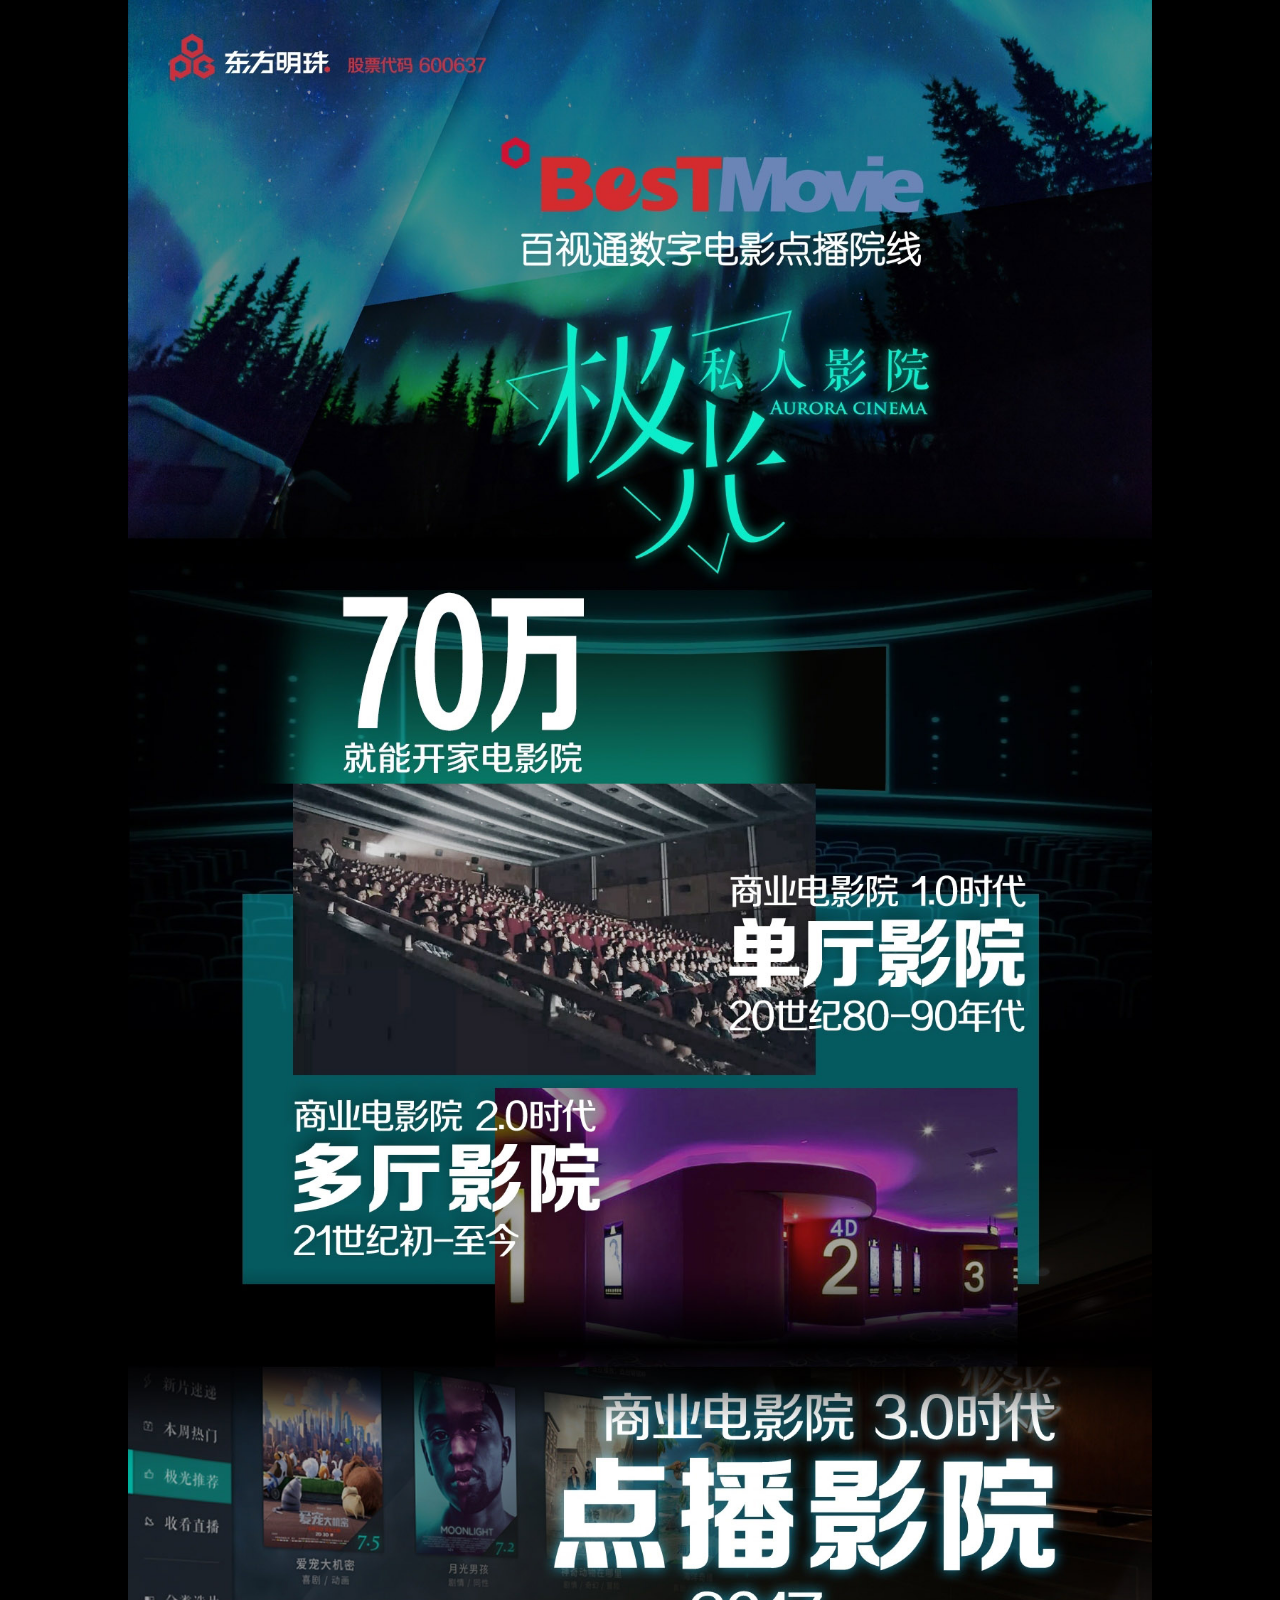
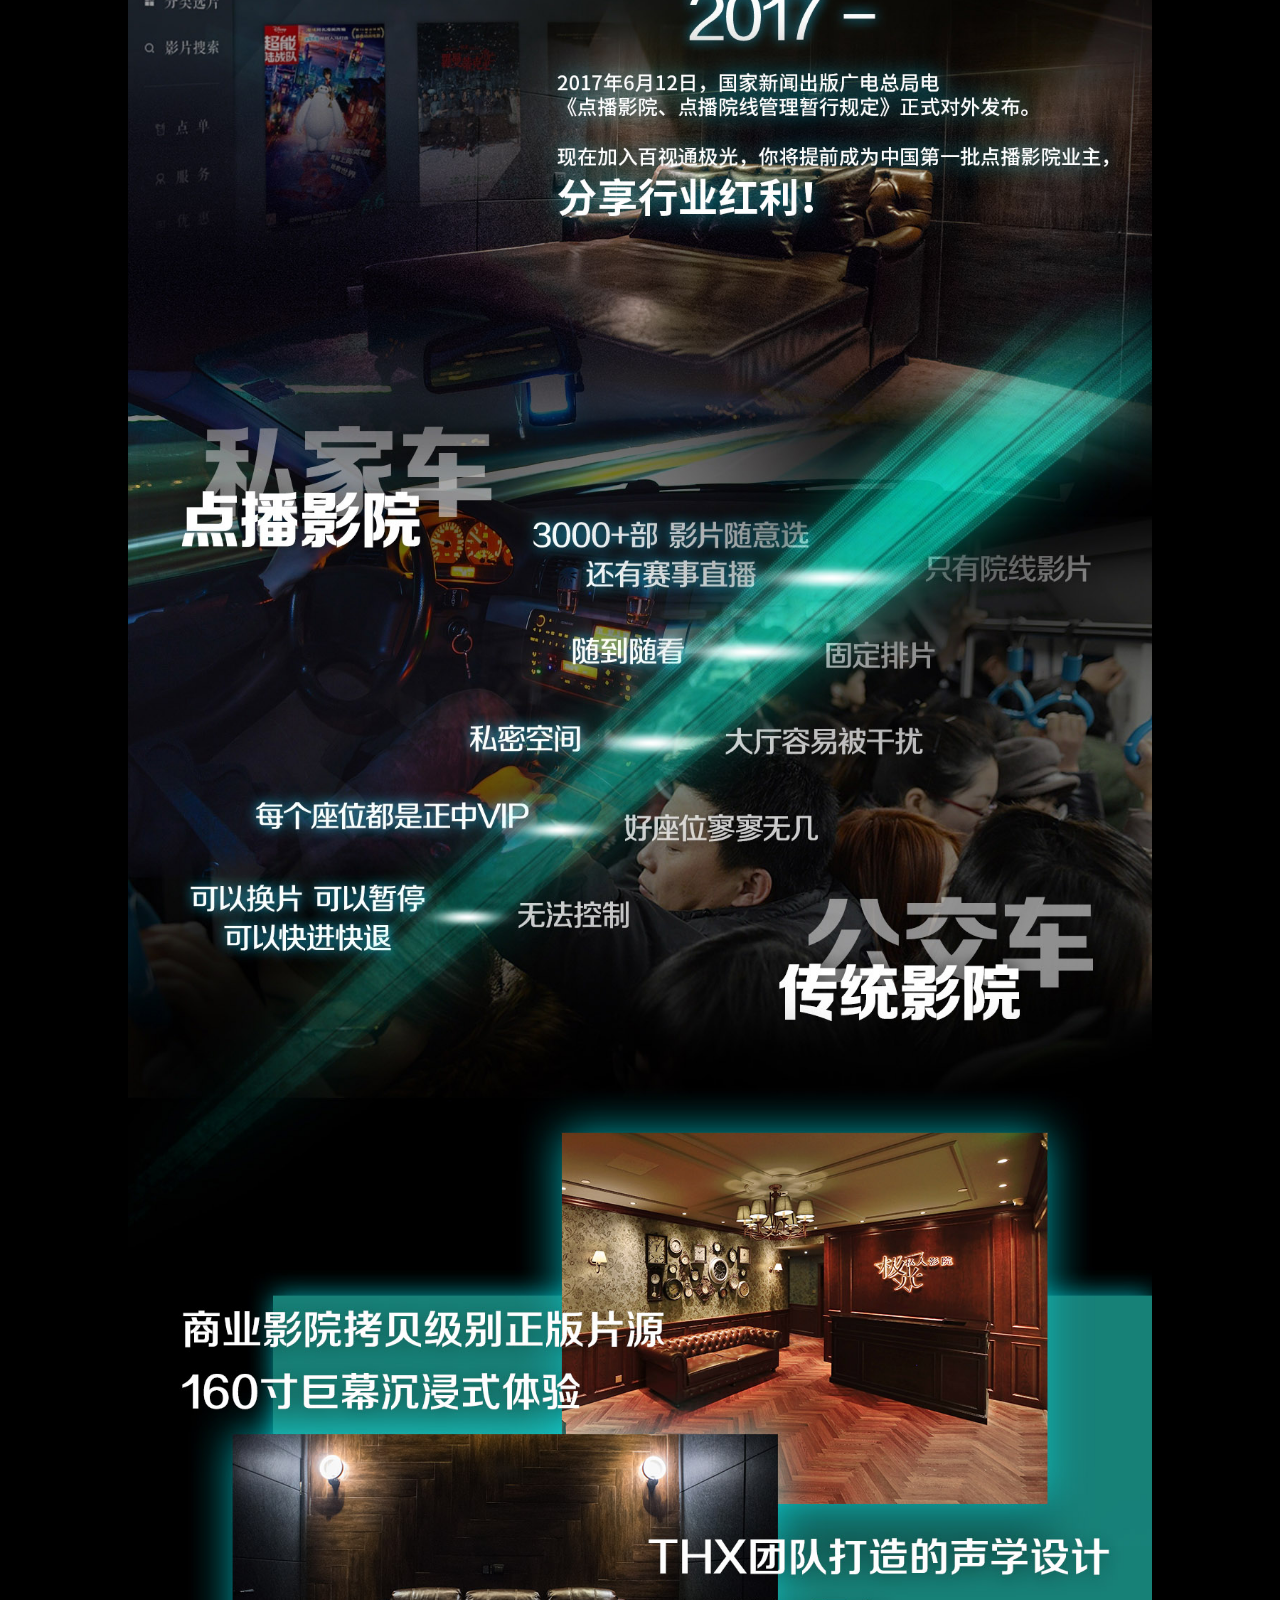
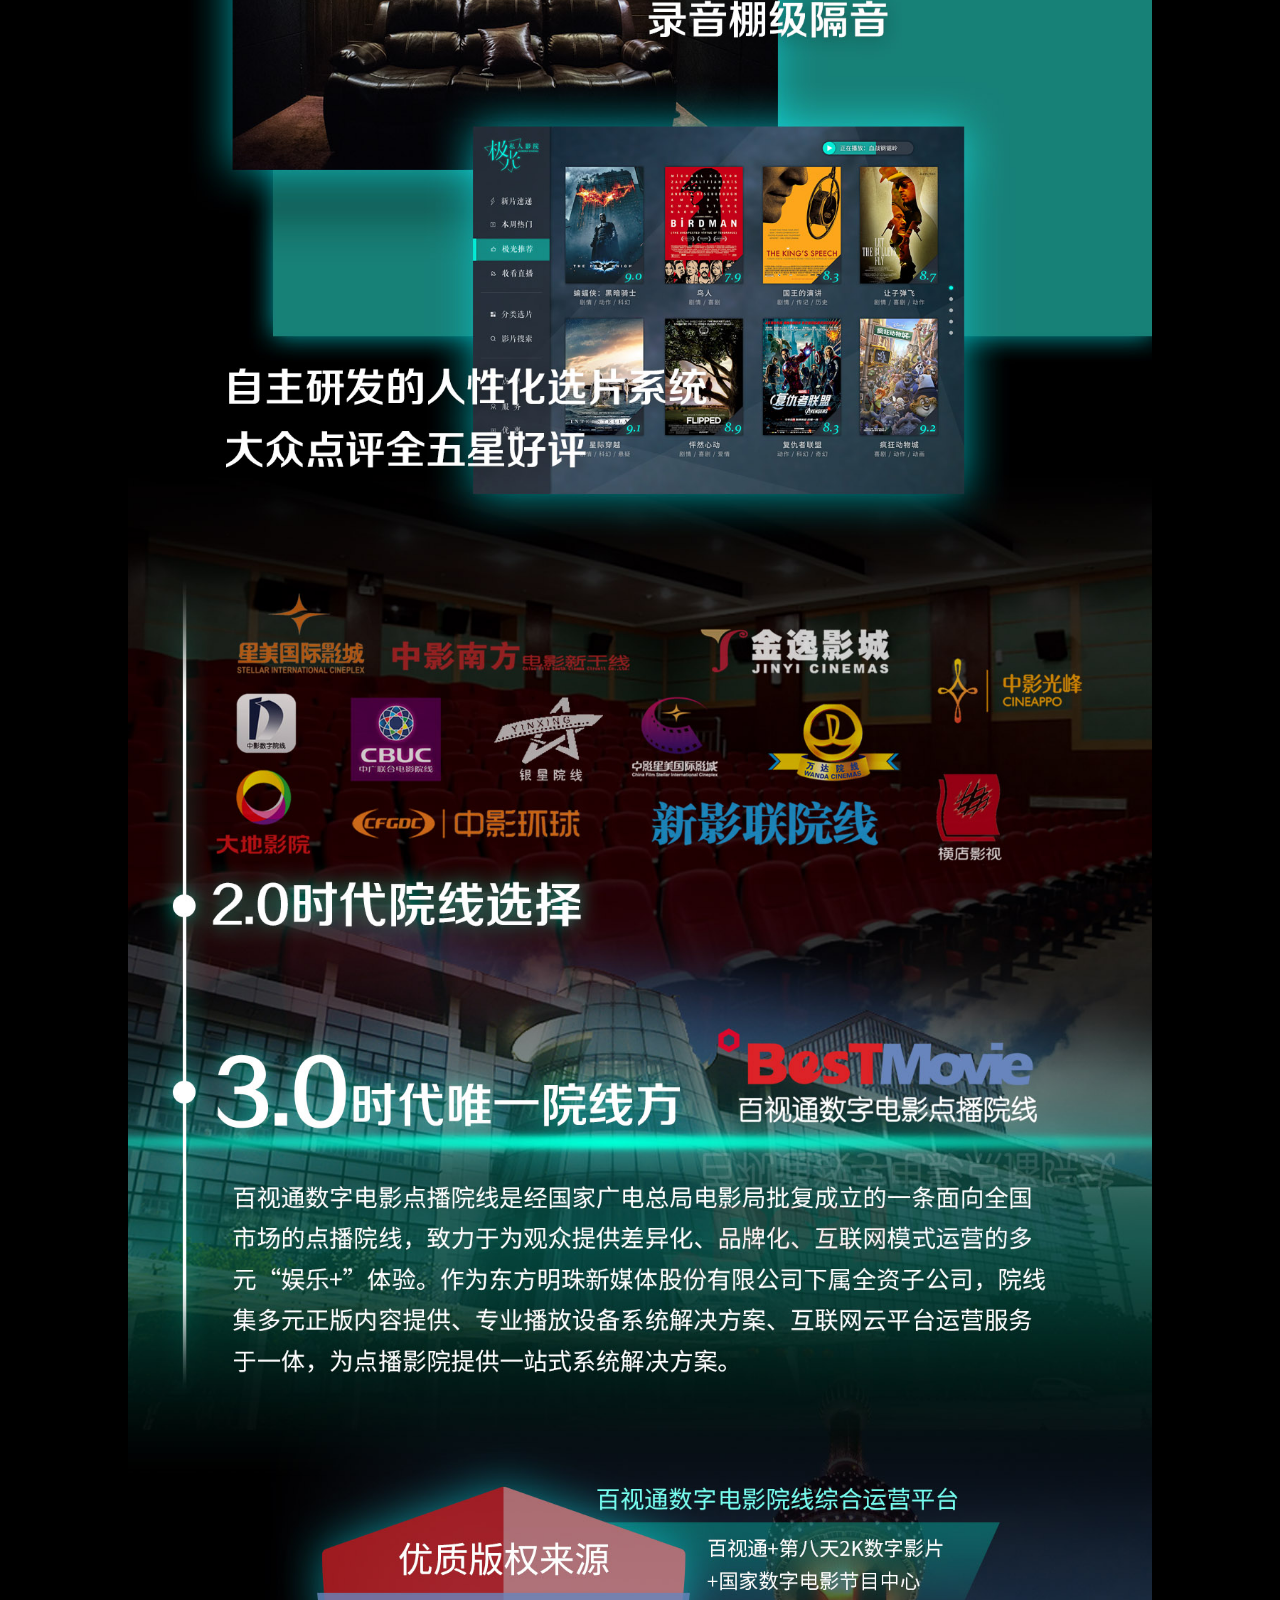
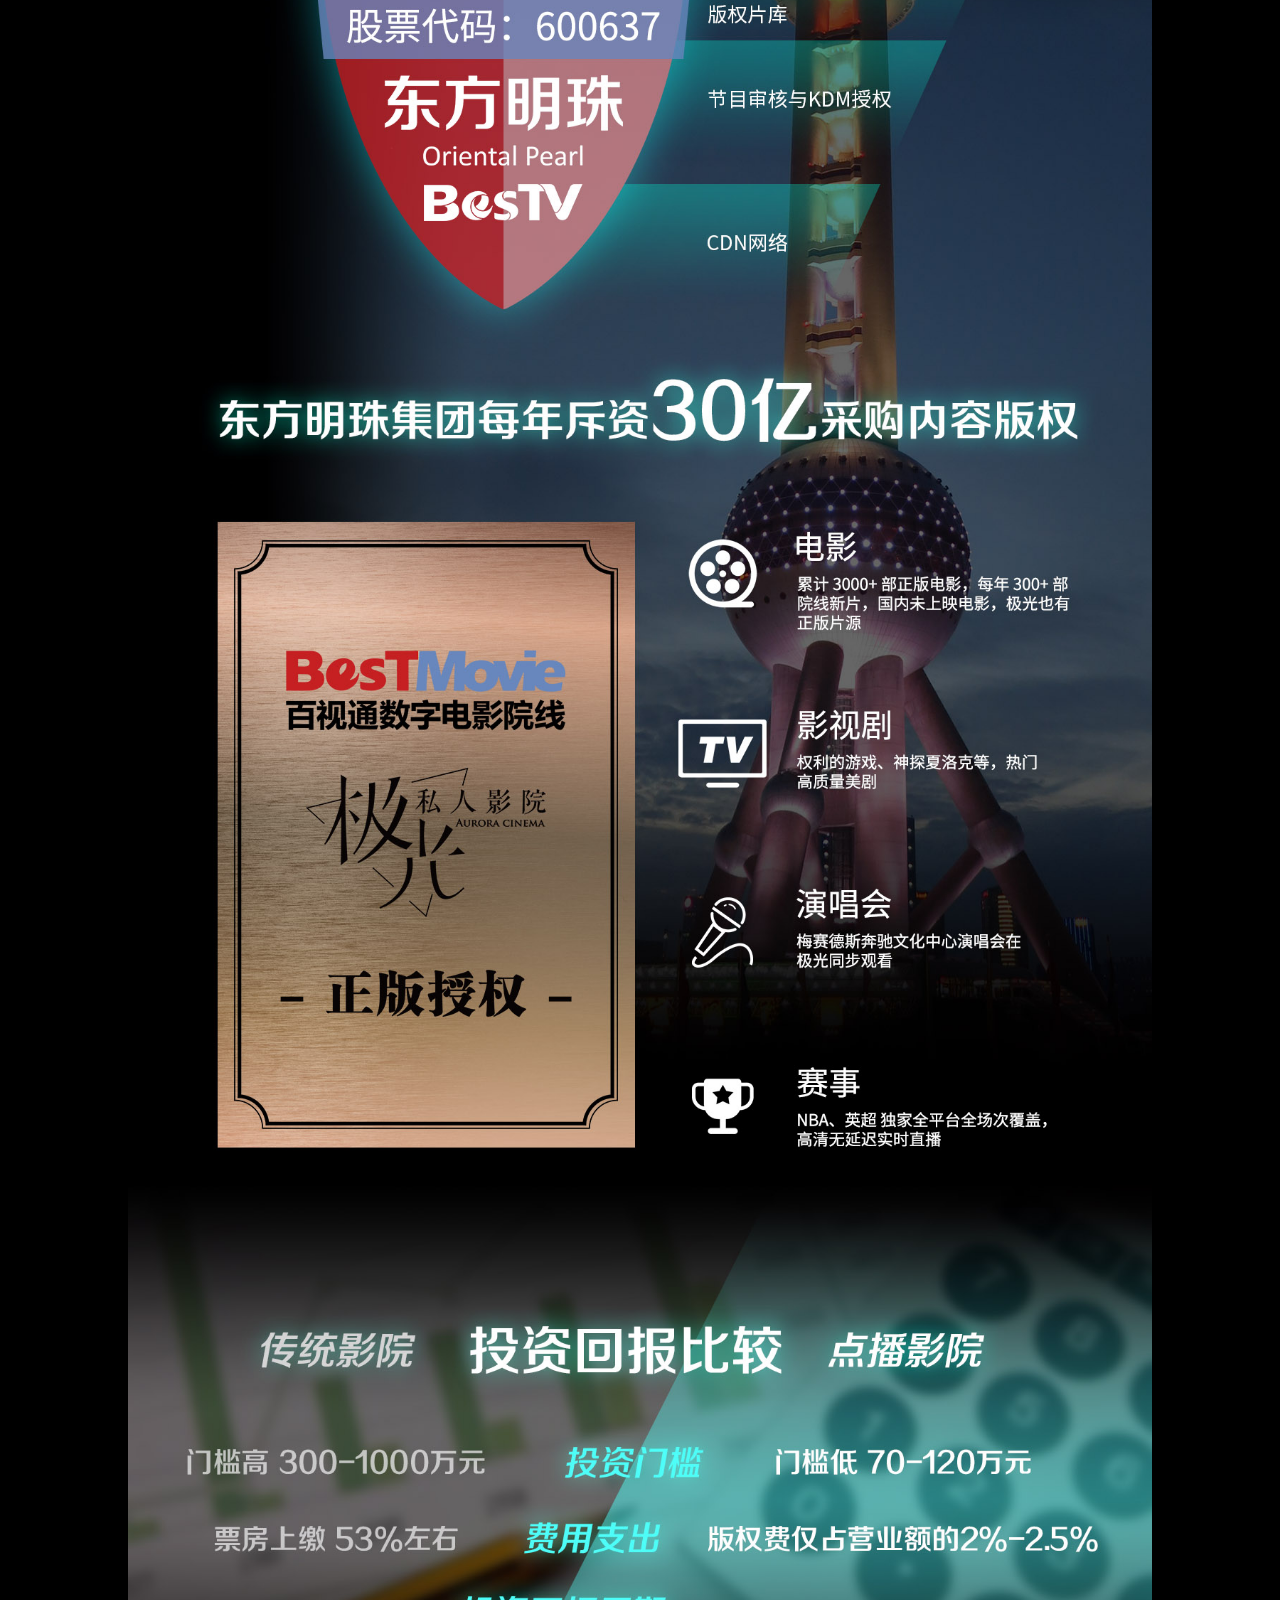
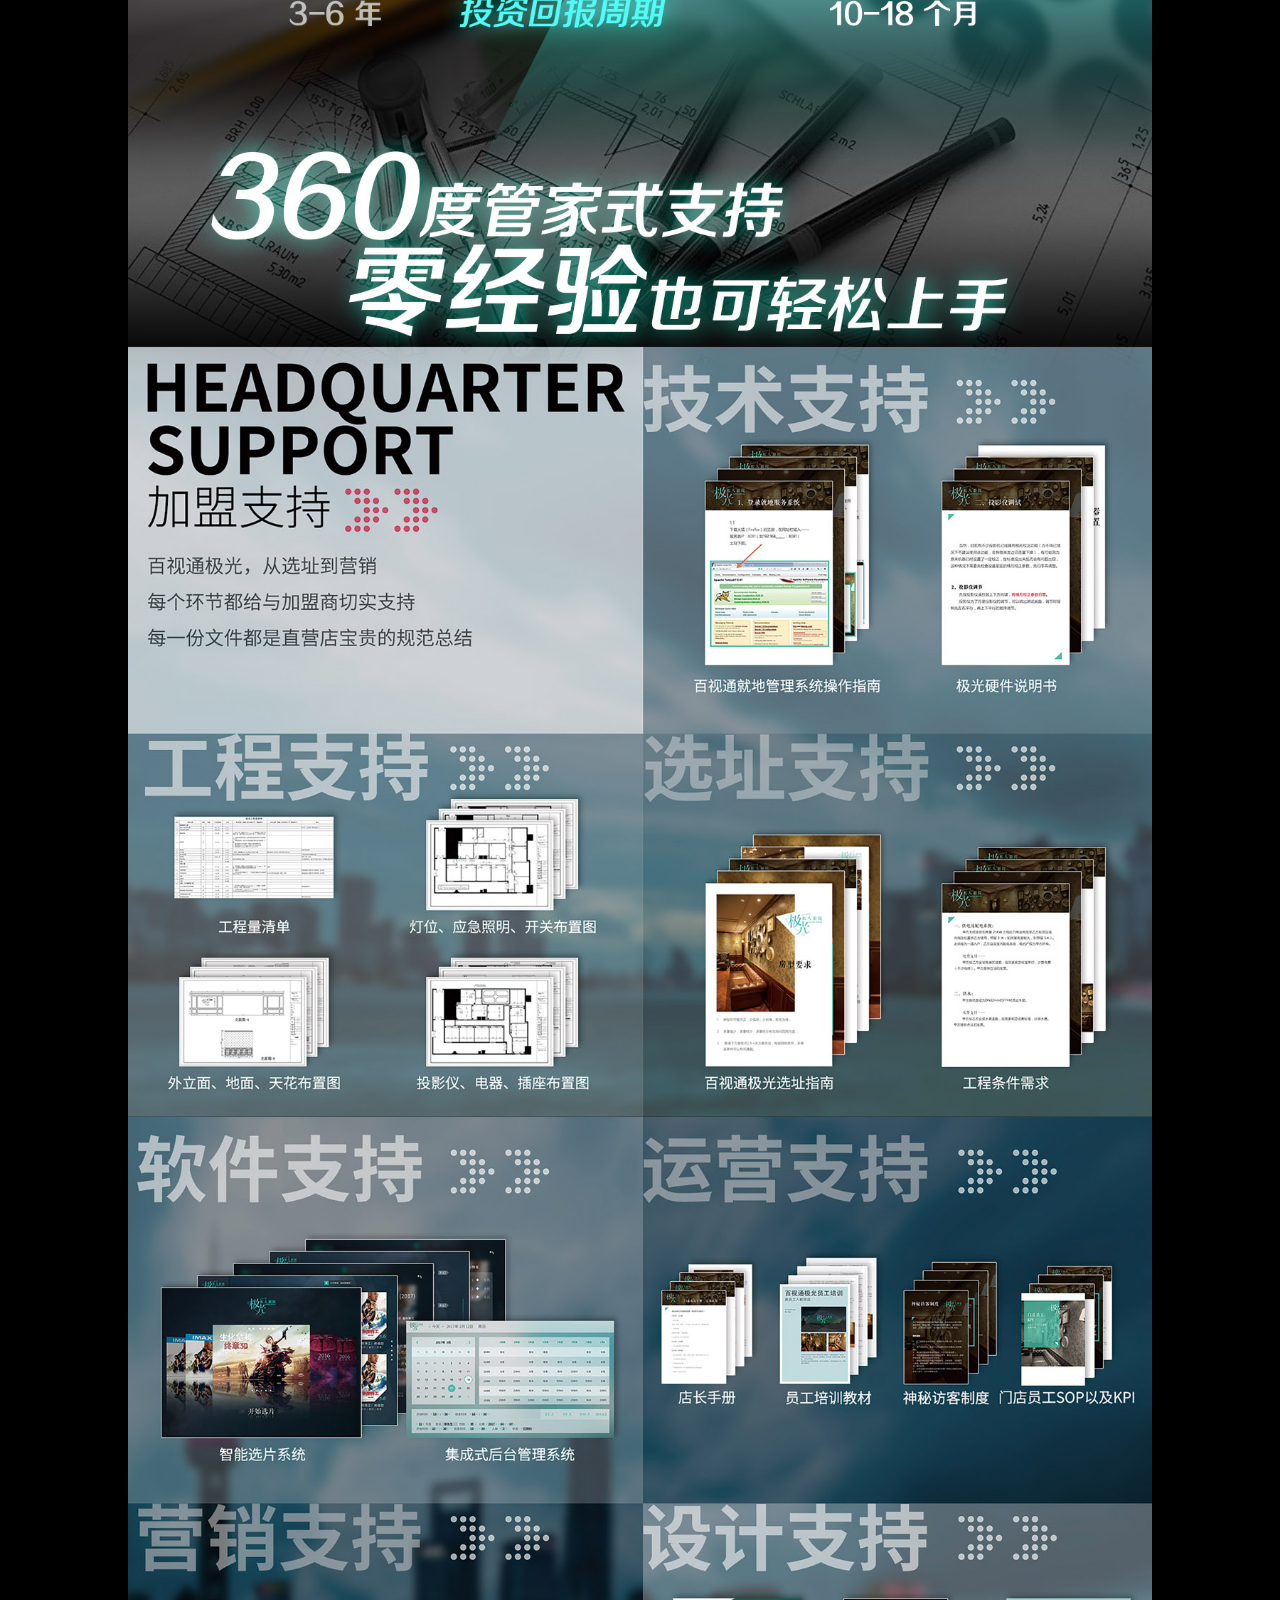
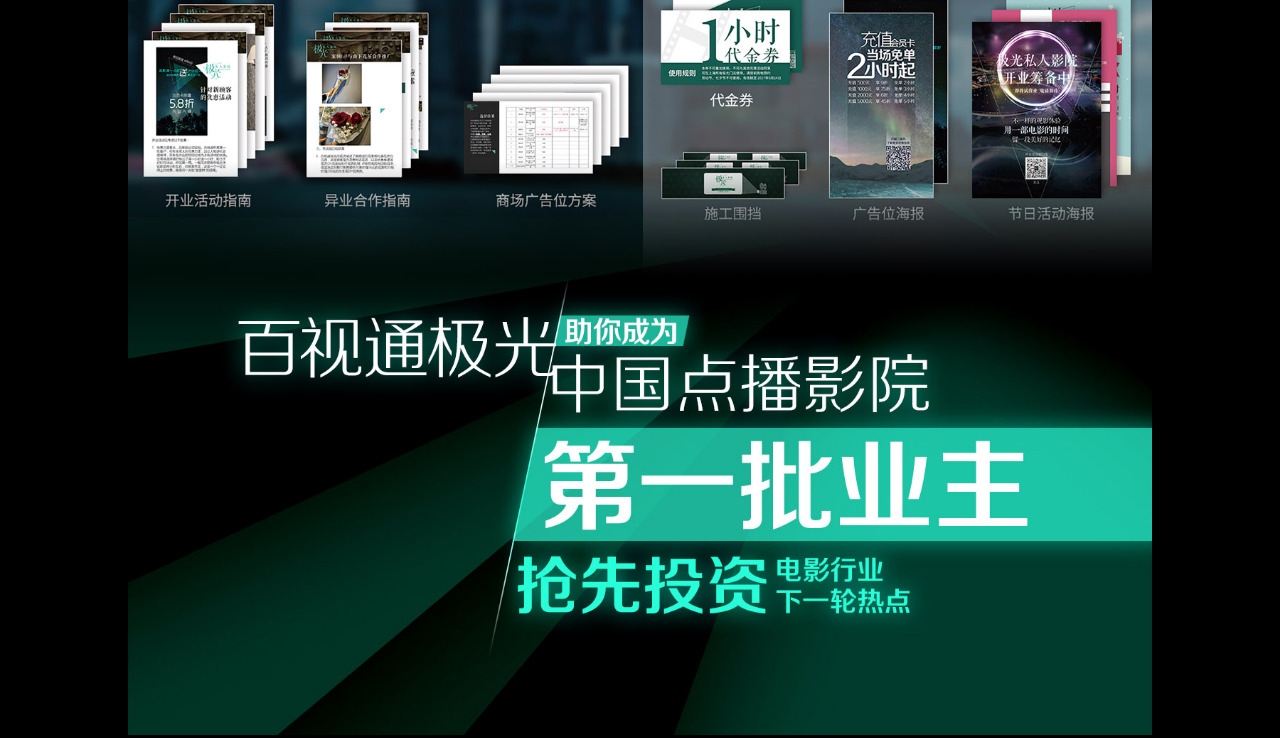
==== bd/index.html @ c74bb65d "" ====
<!DOCTYPE html>
<html lang="en">
<head>
    <meta charset="UTF-8">
    <meta name="viewport" content="width=device-width, initial-scale=1.0">
    <meta http-equiv="X-UA-Compatible" content="ie=edge">
    <title>Document</title>
    <style>
        /* css reset www.admin10000.com */
body,div,dl,dt,dd,ul,ol,li,h1,h2,h3,h4,h5,h6,pre,code,form,fieldset,legend,input,button,textarea,p,blockquote,th,td { margin:0; padding:0; }
body { background:#000; color:#555; font-size:14px; font-family: Verdana, Arial, Helvetica, sans-serif; text-align: center;}
td,th,caption { font-size:14px; }
h1, h2, h3, h4, h5, h6 { font-weight:normal; font-size:100%; }
address, caption, cite, code, dfn, em, strong, th, var { font-style:normal; font-weight:normal;}
a { color:#555; text-decoration:none; }
a:hover { text-decoration:underline; }
img { border:none; }
ol,ul,li { list-style:none; }
input, textarea, select, button { font:14px Verdana,Helvetica,Arial,sans-serif; }
table { border-collapse:collapse; }
html {overflow-y: scroll;} 
/* css common */
.clearfix:after {content: "."; display: block; height:0; clear:both; visibility: hidden;}
.clearfix { *zoom:1; }
@media screen and (max-device-width: 480px) { 
img {width: 100%;}
} 
    </style>
    <script language="javascript">
	var LiveAutoInvite0='您好，来自%IP%的朋友'; 
	var LiveAutoInvite1='来自首页自动邀请的对话';
	var LiveAutoInvite2='网站商务通主要功能：<br>1、主动邀请<br>2、即时沟通<br>3、查看即时访问动态<br>4、访问轨迹跟踪<br>5、内部对话<br>6、不安装任何插件也实现双向文件传输<br><br><b>如果您有任何问题请接受此邀请以开始即时沟通</b>';
var LR_next_invite_seconds = 10; //10秒后再次显示自动邀请,可自行修改
var LrinviteTimeout = 3;   //3秒后第一次自动弹出
//-->
</script>
<script language="javascript" src="http://lzt.zoossoft.net/JS/LsJS.aspx?siteid=LZT55524206&float=1&lng=cn"></script>
</head>
<body>
    <img src="1-4.jpg" alt="" width="80%">

</body>
</html>
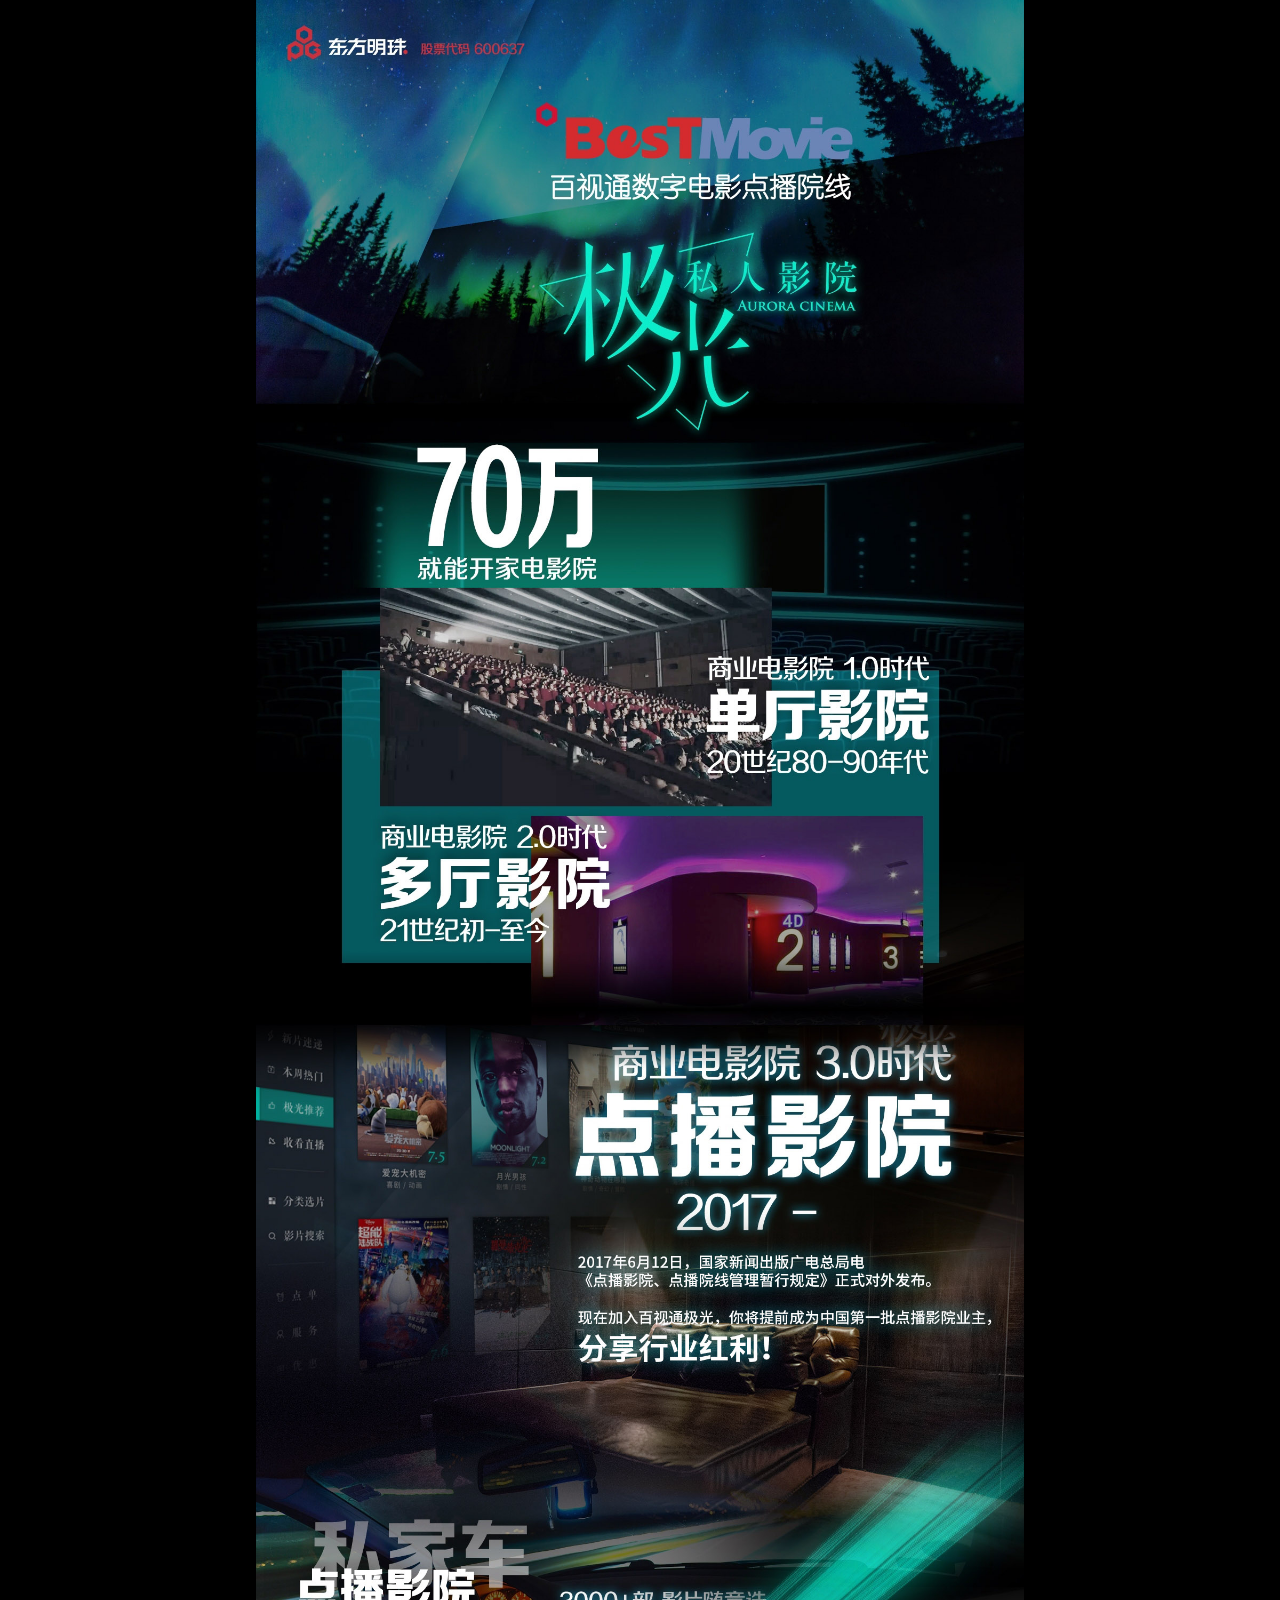
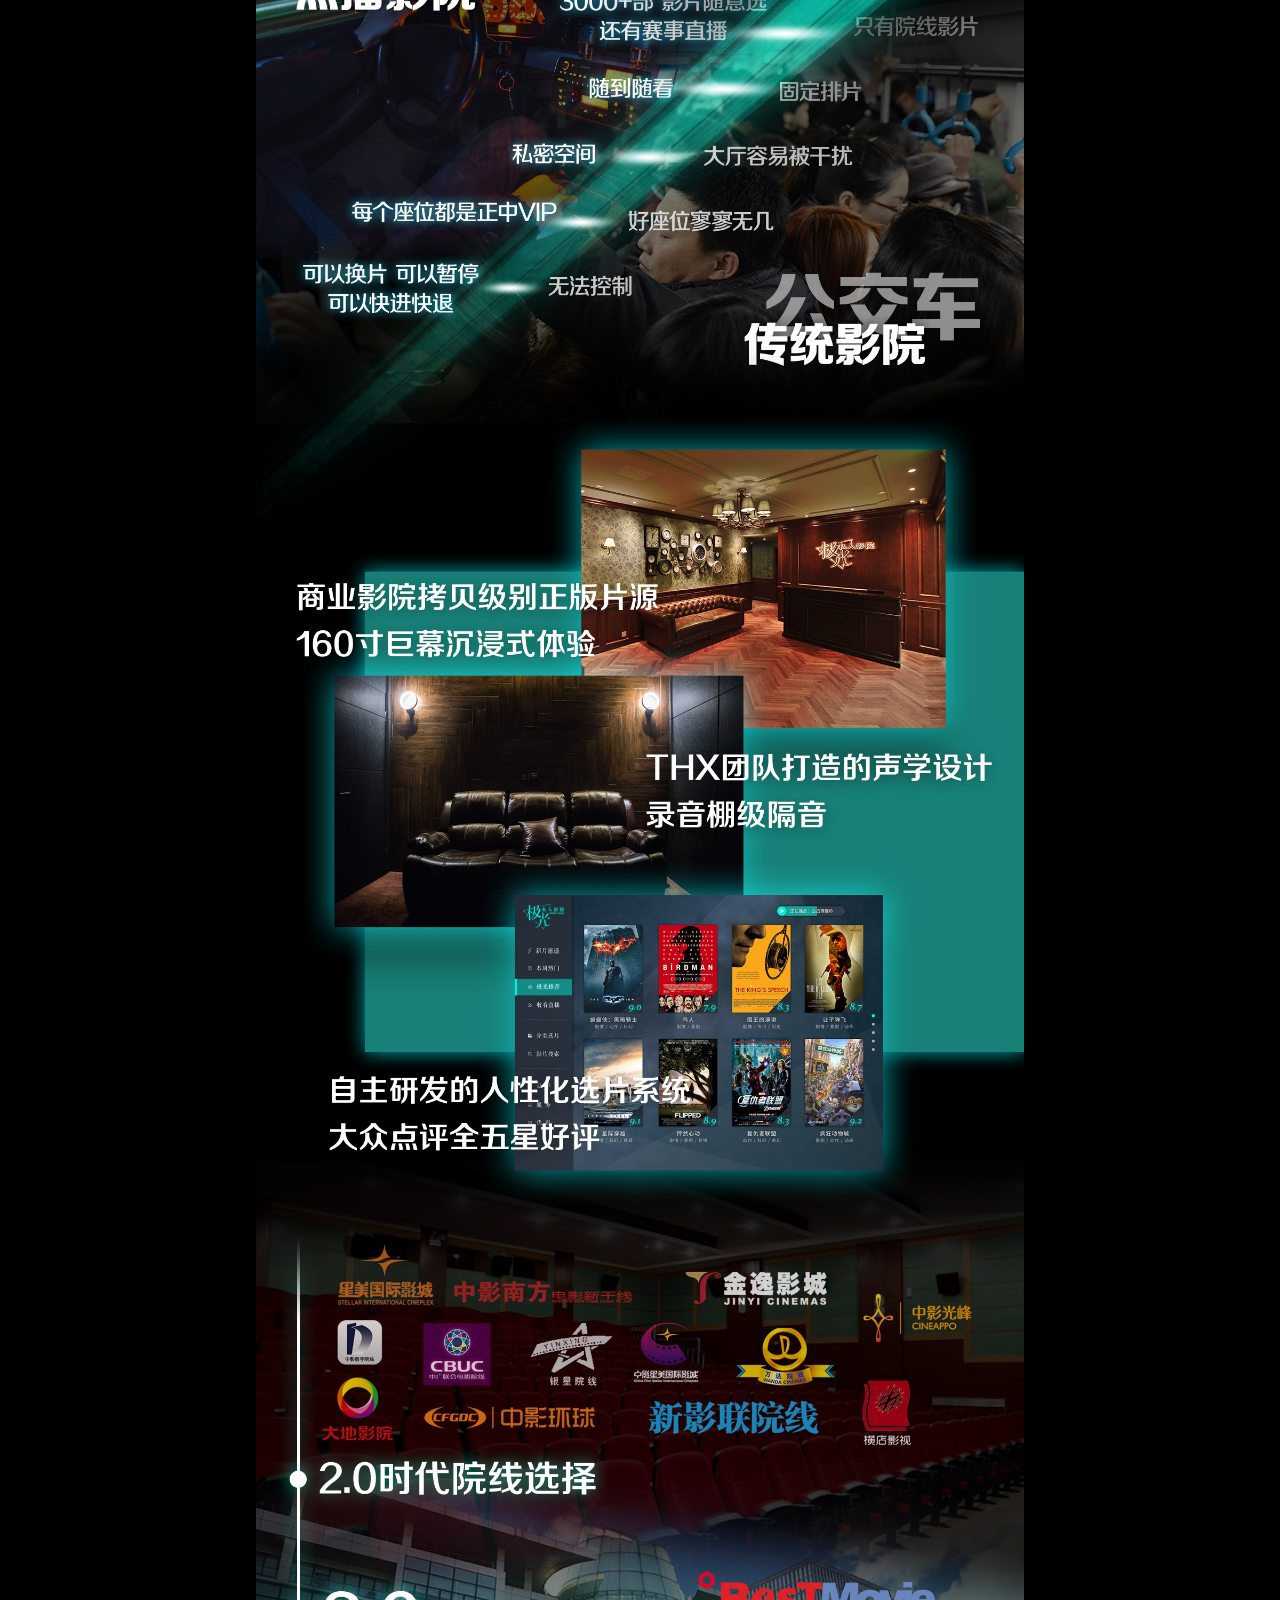
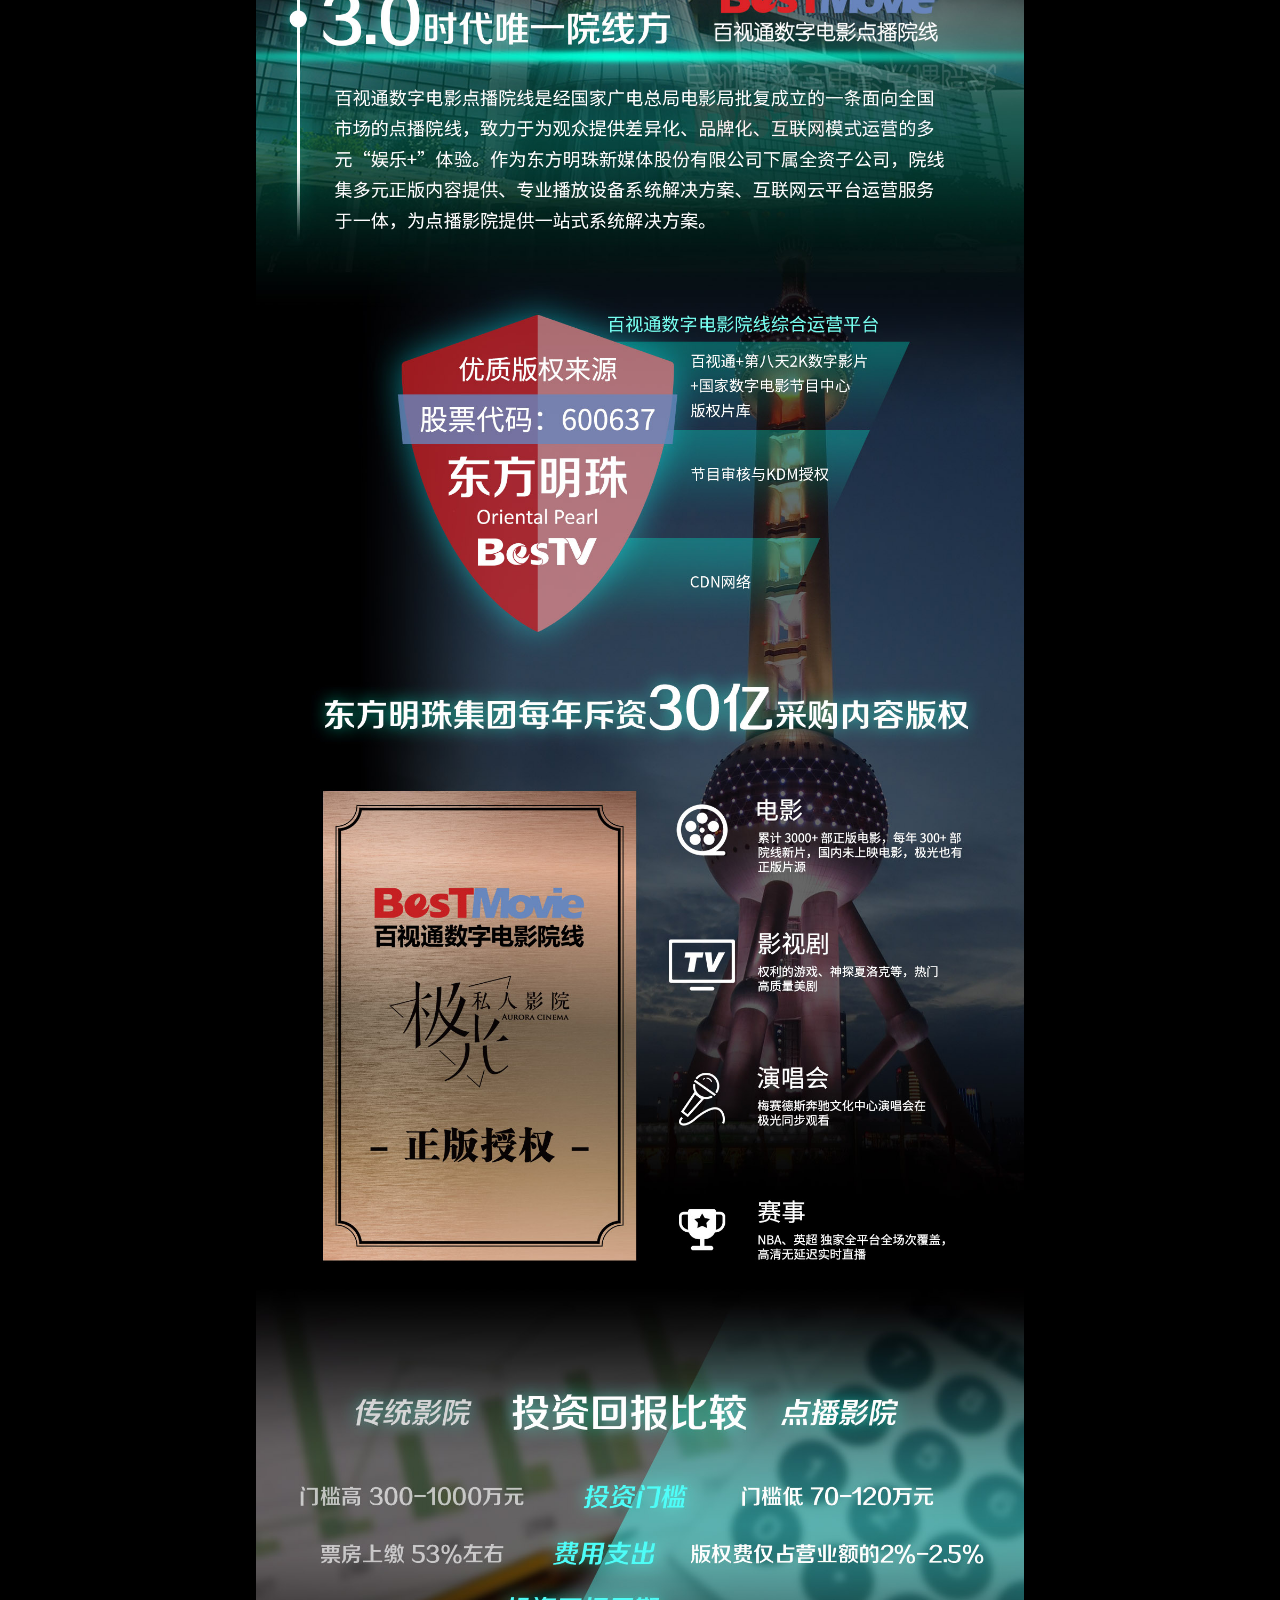
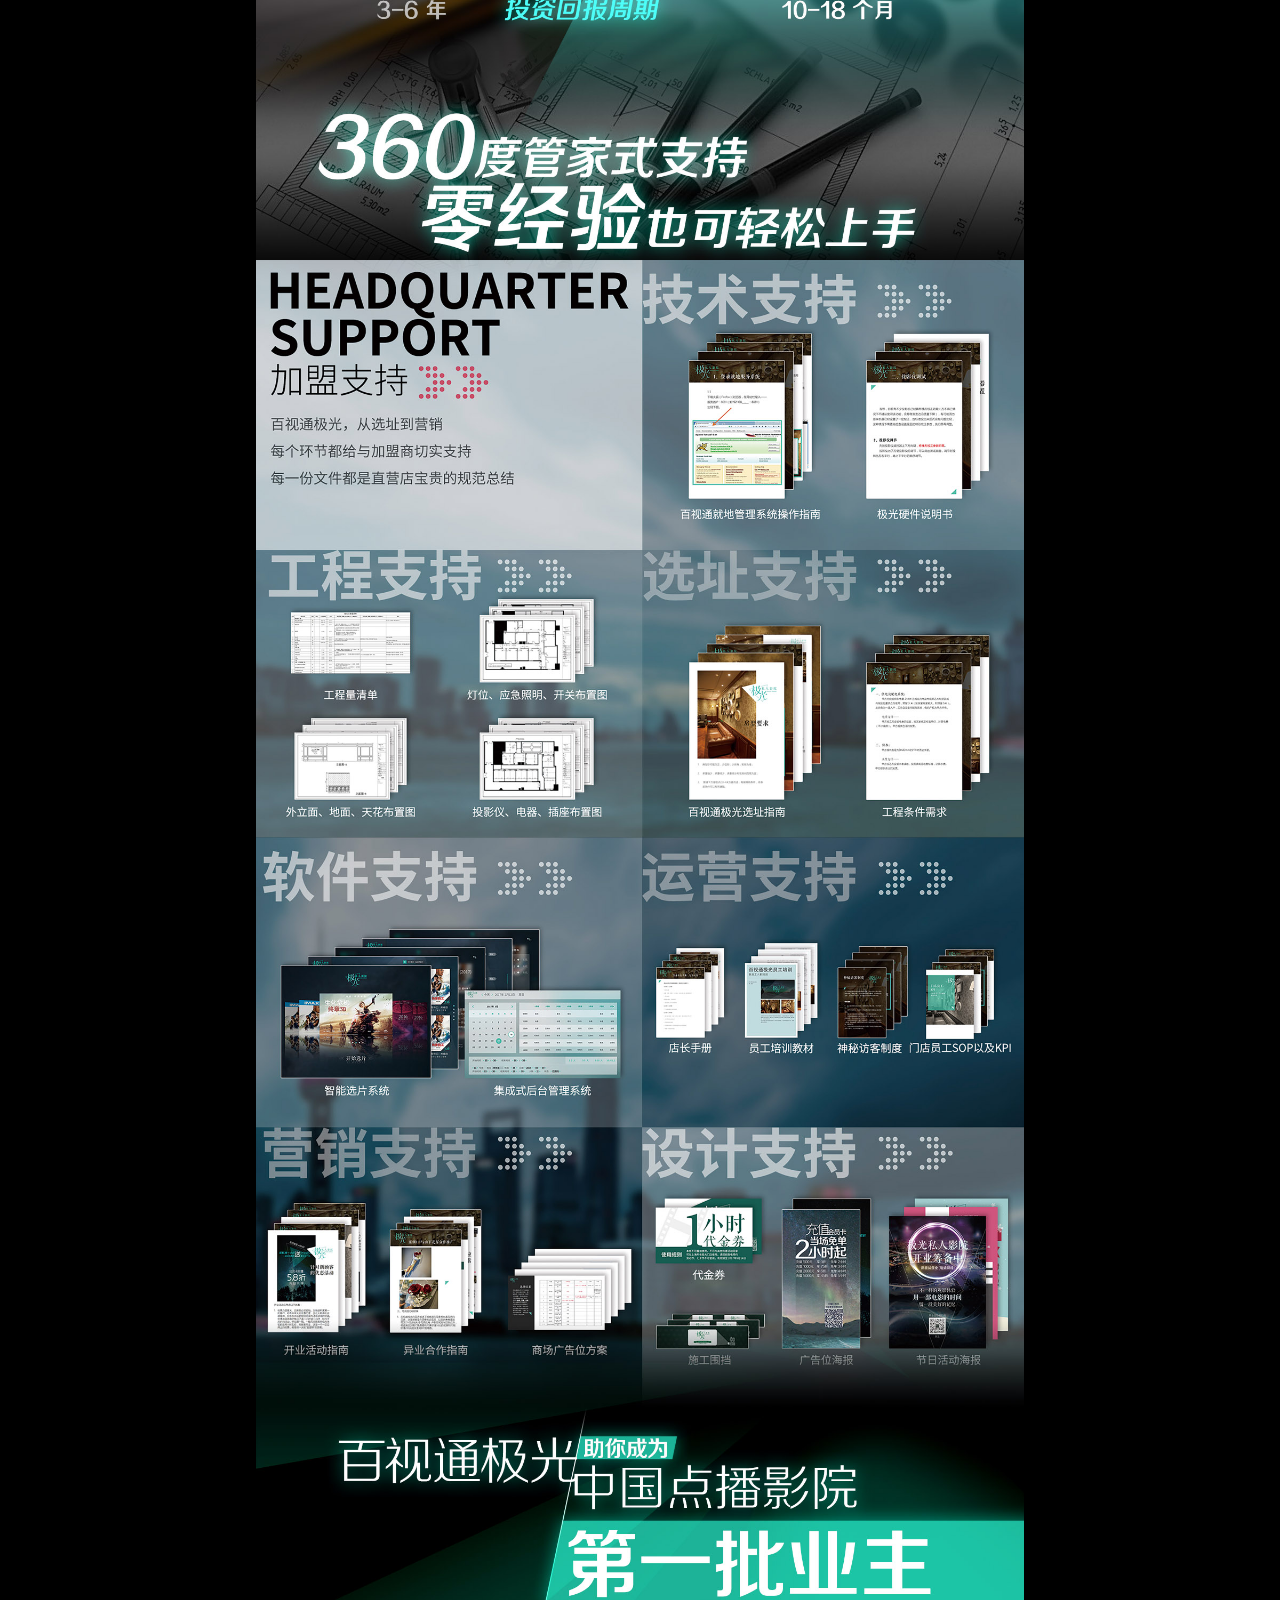
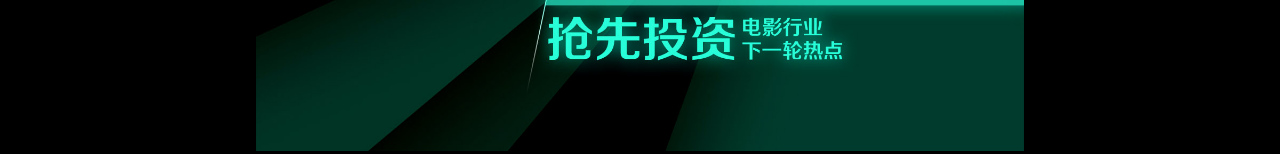
==== commit 0a621710: "Update index.html" ====
--- a/bd/index.html
+++ b/bd/index.html
@@ -1,5 +1,6 @@
 <!DOCTYPE html>
 <html lang="en">
+
 <head>
     <meta charset="UTF-8">
     <meta name="viewport" content="width=device-width, initial-scale=1.0">
@@ -7,37 +8,139 @@
     <title>Document</title>
     <style>
         /* css reset www.admin10000.com */
-body,div,dl,dt,dd,ul,ol,li,h1,h2,h3,h4,h5,h6,pre,code,form,fieldset,legend,input,button,textarea,p,blockquote,th,td { margin:0; padding:0; }
-body { background:#000; color:#555; font-size:14px; font-family: Verdana, Arial, Helvetica, sans-serif; text-align: center;}
-td,th,caption { font-size:14px; }
-h1, h2, h3, h4, h5, h6 { font-weight:normal; font-size:100%; }
-address, caption, cite, code, dfn, em, strong, th, var { font-style:normal; font-weight:normal;}
-a { color:#555; text-decoration:none; }
-a:hover { text-decoration:underline; }
-img { border:none; }
-ol,ul,li { list-style:none; }
-input, textarea, select, button { font:14px Verdana,Helvetica,Arial,sans-serif; }
-table { border-collapse:collapse; }
-html {overflow-y: scroll;} 
-/* css common */
-.clearfix:after {content: "."; display: block; height:0; clear:both; visibility: hidden;}
-.clearfix { *zoom:1; }
-@media screen and (max-device-width: 480px) { 
-img {width: 100%;}
-} 
+        
+        body,
+        div,
+        dl,
+        dt,
+        dd,
+        ul,
+        ol,
+        li,
+        h1,
+        h2,
+        h3,
+        h4,
+        h5,
+        h6,
+        pre,
+        code,
+        form,
+        fieldset,
+        legend,
+        input,
+        button,
+        textarea,
+        p,
+        blockquote,
+        th,
+        td {
+            margin: 0;
+            padding: 0;
+        }
+        
+        body {
+            background: #000;
+            color: #555;
+            font-size: 14px;
+            font-family: Verdana, Arial, Helvetica, sans-serif;
+            text-align: center;
+        }
+        
+        td,
+        th,
+        caption {
+            font-size: 14px;
+        }
+        
+        h1,
+        h2,
+        h3,
+        h4,
+        h5,
+        h6 {
+            font-weight: normal;
+            font-size: 100%;
+        }
+        
+        address,
+        caption,
+        cite,
+        code,
+        dfn,
+        em,
+        strong,
+        th,
+        var {
+            font-style: normal;
+            font-weight: normal;
+        }
+        
+        a {
+            color: #555;
+            text-decoration: none;
+        }
+        
+        a:hover {
+            text-decoration: underline;
+        }
+        
+        img {
+            border: none;
+        }
+        
+        ol,
+        ul,
+        li {
+            list-style: none;
+        }
+        
+        input,
+        textarea,
+        select,
+        button {
+            font: 14px Verdana, Helvetica, Arial, sans-serif;
+        }
+        
+        table {
+            border-collapse: collapse;
+        }
+        
+        html {
+            overflow-y: scroll;
+        }
+        /* css common */
+        
+        .clearfix:after {
+            content: ".";
+            display: block;
+            height: 0;
+            clear: both;
+            visibility: hidden;
+        }
+        
+        .clearfix {
+            *zoom: 1;
+        }
+        
+        @media screen and (max-device-width: 480px) {
+            img {
+                width: 100%;
+            }
+        }
     </style>
-    <script language="javascript">
-	var LiveAutoInvite0='您好，来自%IP%的朋友'; 
-	var LiveAutoInvite1='来自首页自动邀请的对话';
-	var LiveAutoInvite2='网站商务通主要功能：<br>1、主动邀请<br>2、即时沟通<br>3、查看即时访问动态<br>4、访问轨迹跟踪<br>5、内部对话<br>6、不安装任何插件也实现双向文件传输<br><br><b>如果您有任何问题请接受此邀请以开始即时沟通</b>';
-var LR_next_invite_seconds = 10; //10秒后再次显示自动邀请,可自行修改
-var LrinviteTimeout = 3;   //3秒后第一次自动弹出
-//-->
+</head>
+
+<body>
+    <img src="1-4.jpg" alt="" width="60%">
+</body>
+
+</html>
+<script language="javascript">
+    var LiveAutoInvite0 = '您好，来自%IP%的朋友';
+    var LiveAutoInvite1 = '来自首页自动邀请的对话';
+    var LiveAutoInvite2 = '网站商务通主要功能：<br>1、主动邀请<br>2、即时沟通<br>3、查看即时访问动态<br>4、访问轨迹跟踪<br>5、内部对话<br>6、不安装任何插件也实现双向文件传输<br><br><b>如果您有任何问题请接受此邀请以开始即时沟通</b>';
+    var LR_next_invite_seconds = 10; //10秒后再次显示自动邀请,可自行修改
+    var LrinviteTimeout = 3; //3秒后第一次自动弹出
 </script>
 <script language="javascript" src="http://lzt.zoossoft.net/JS/LsJS.aspx?siteid=LZT55524206&float=1&lng=cn"></script>
-</head>
-<body>
-    <img src="1-4.jpg" alt="" width="80%">
-
-</body>
-</html>
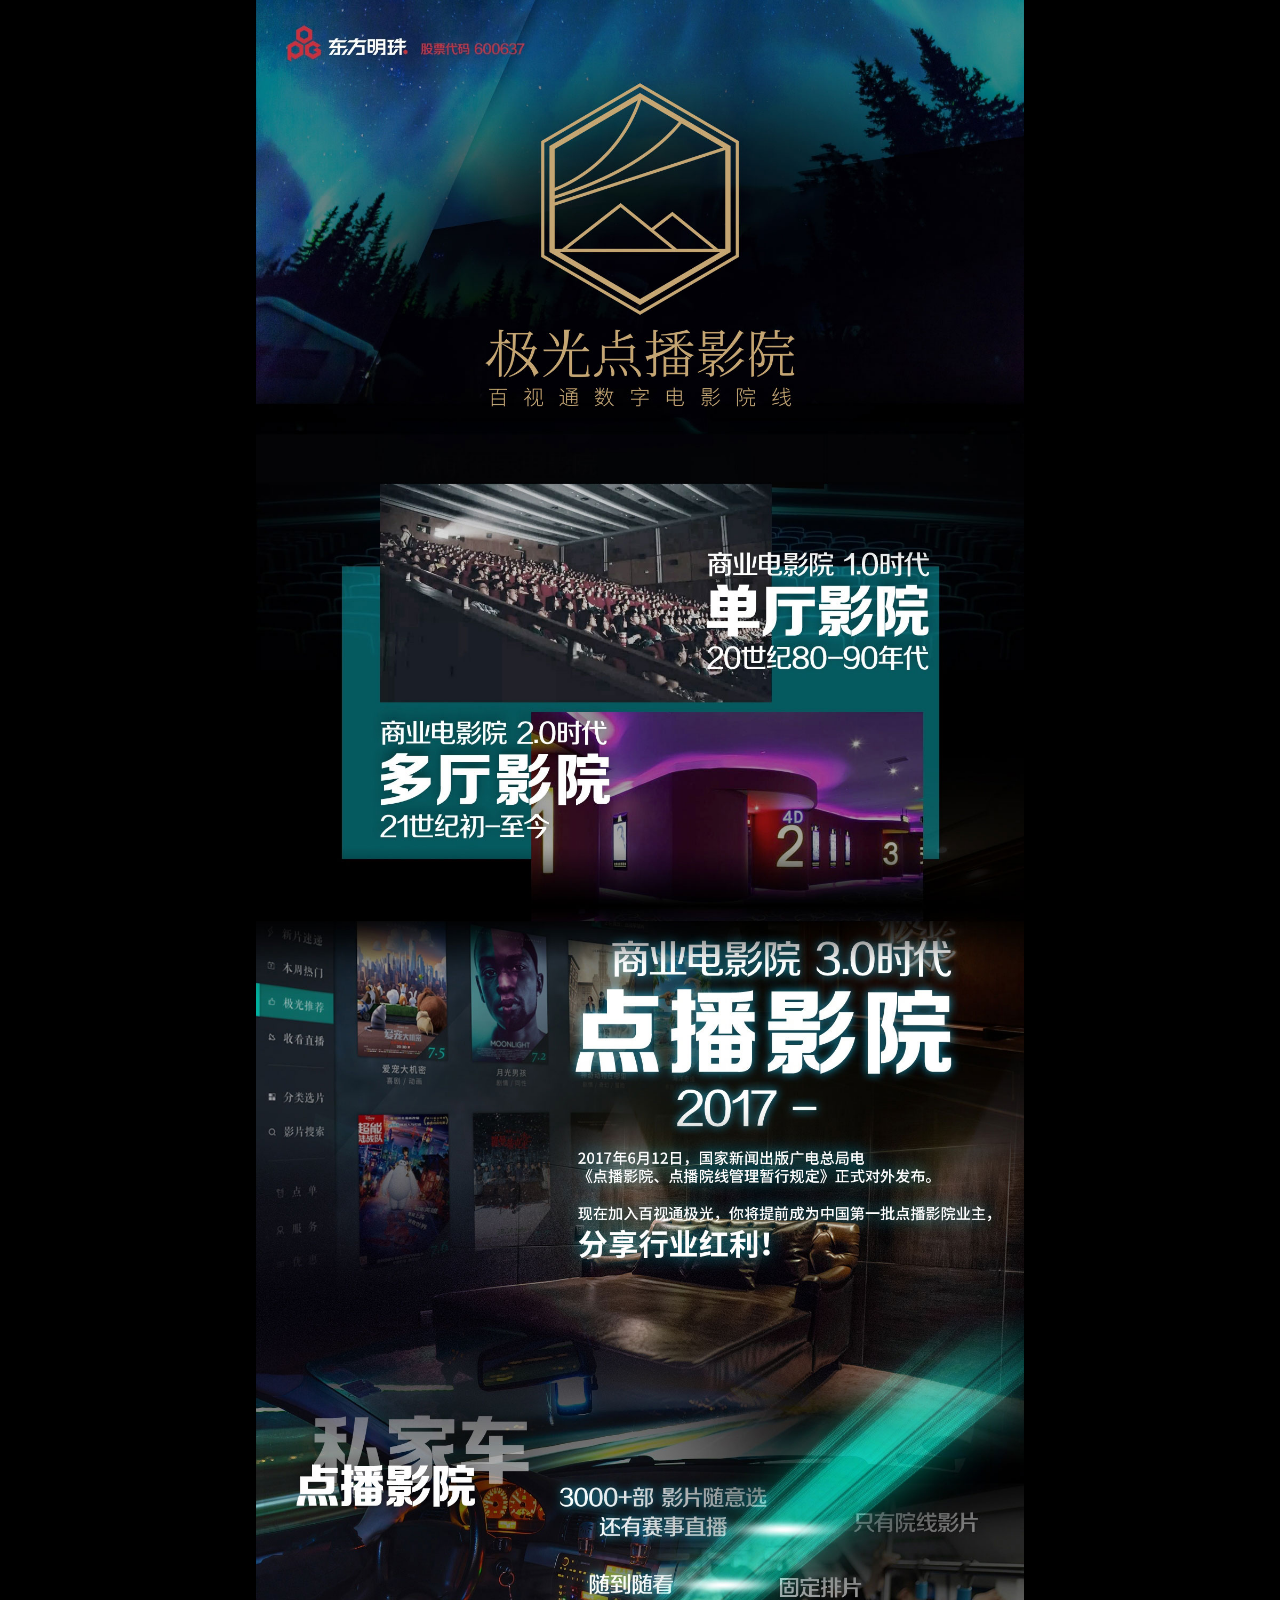
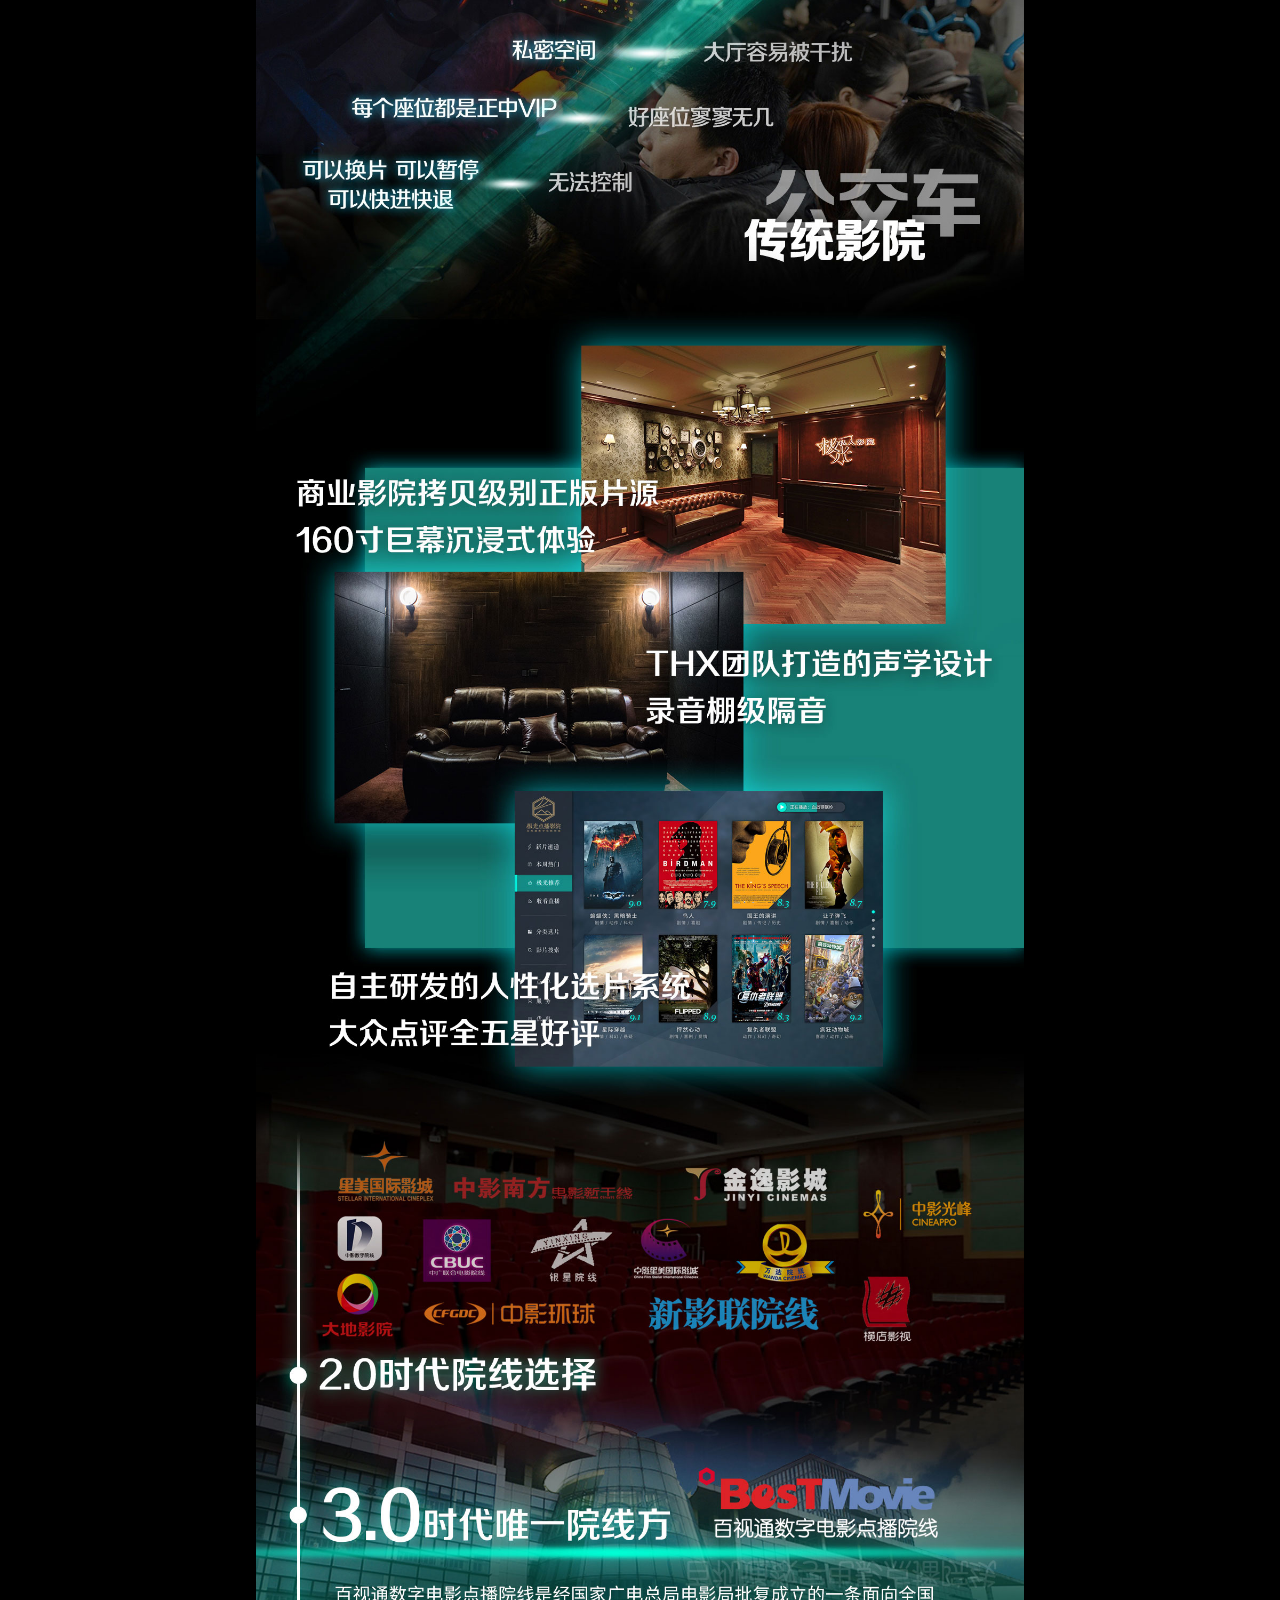
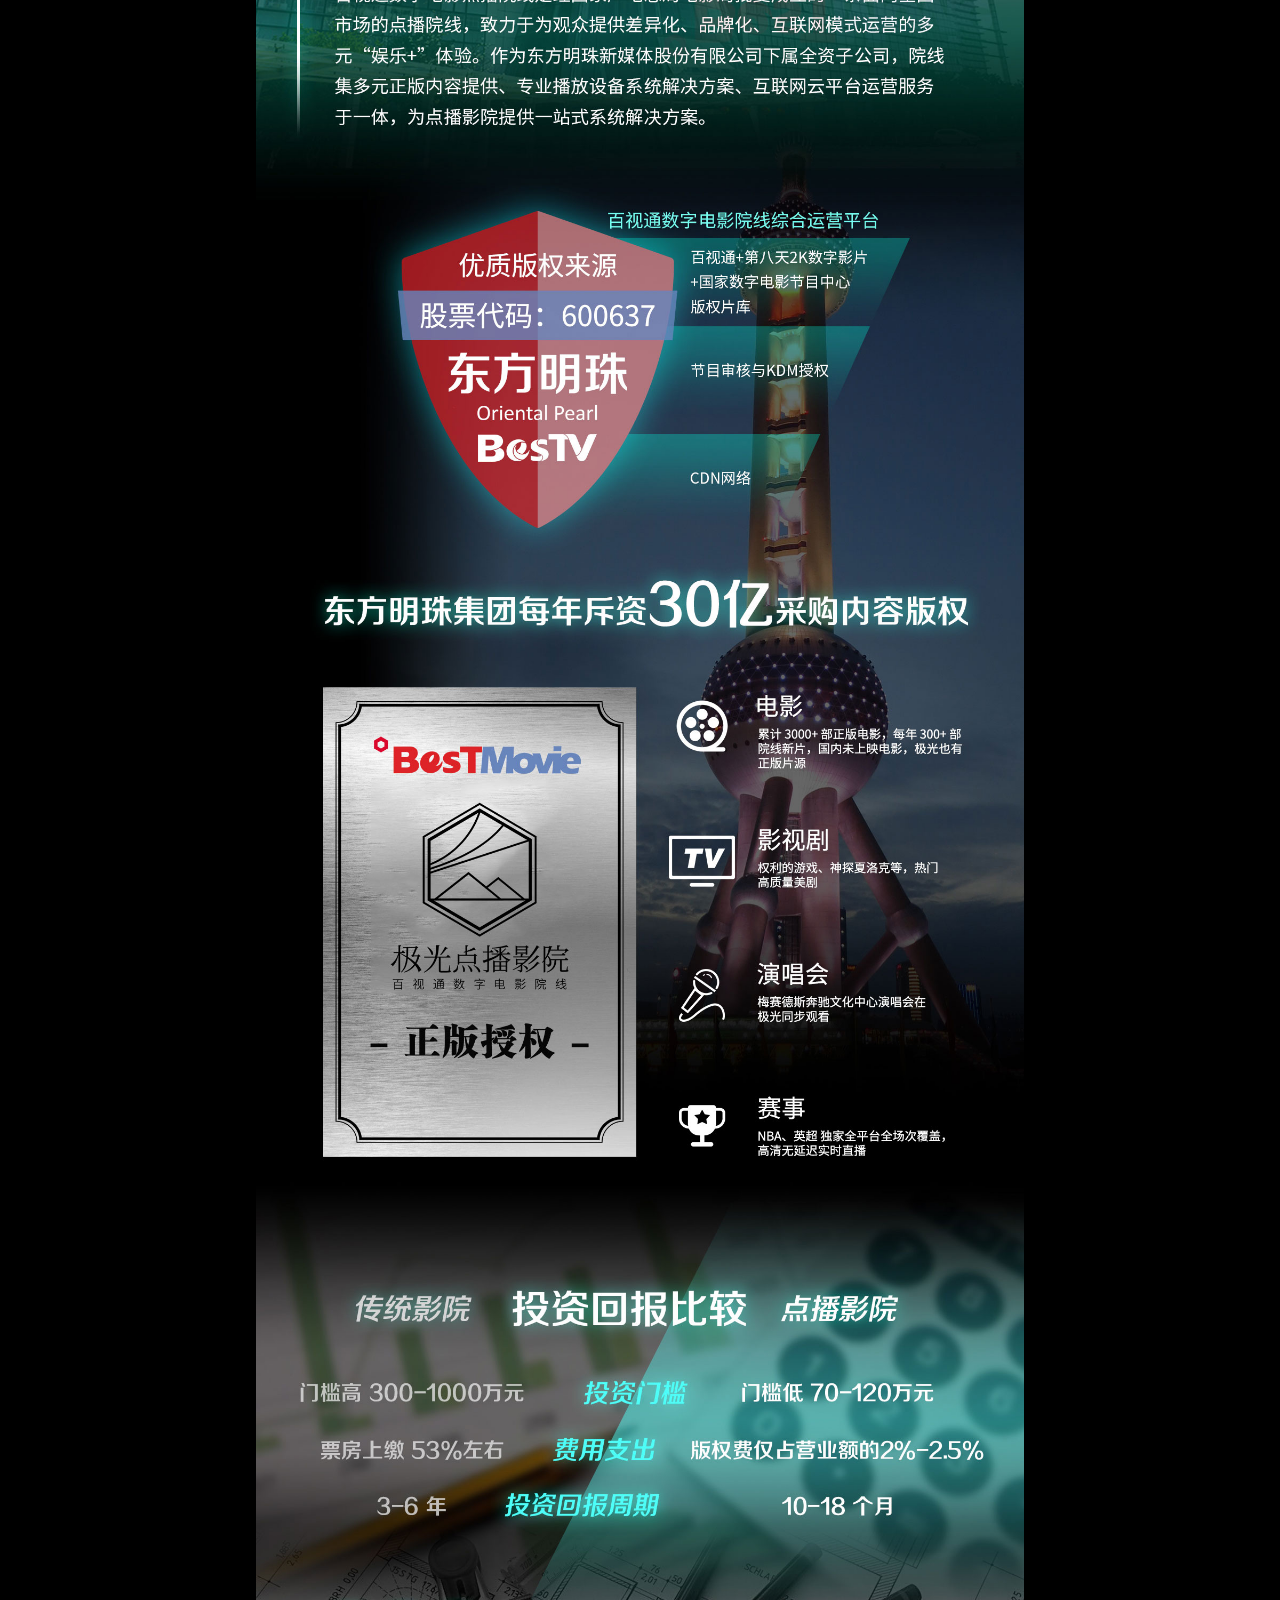
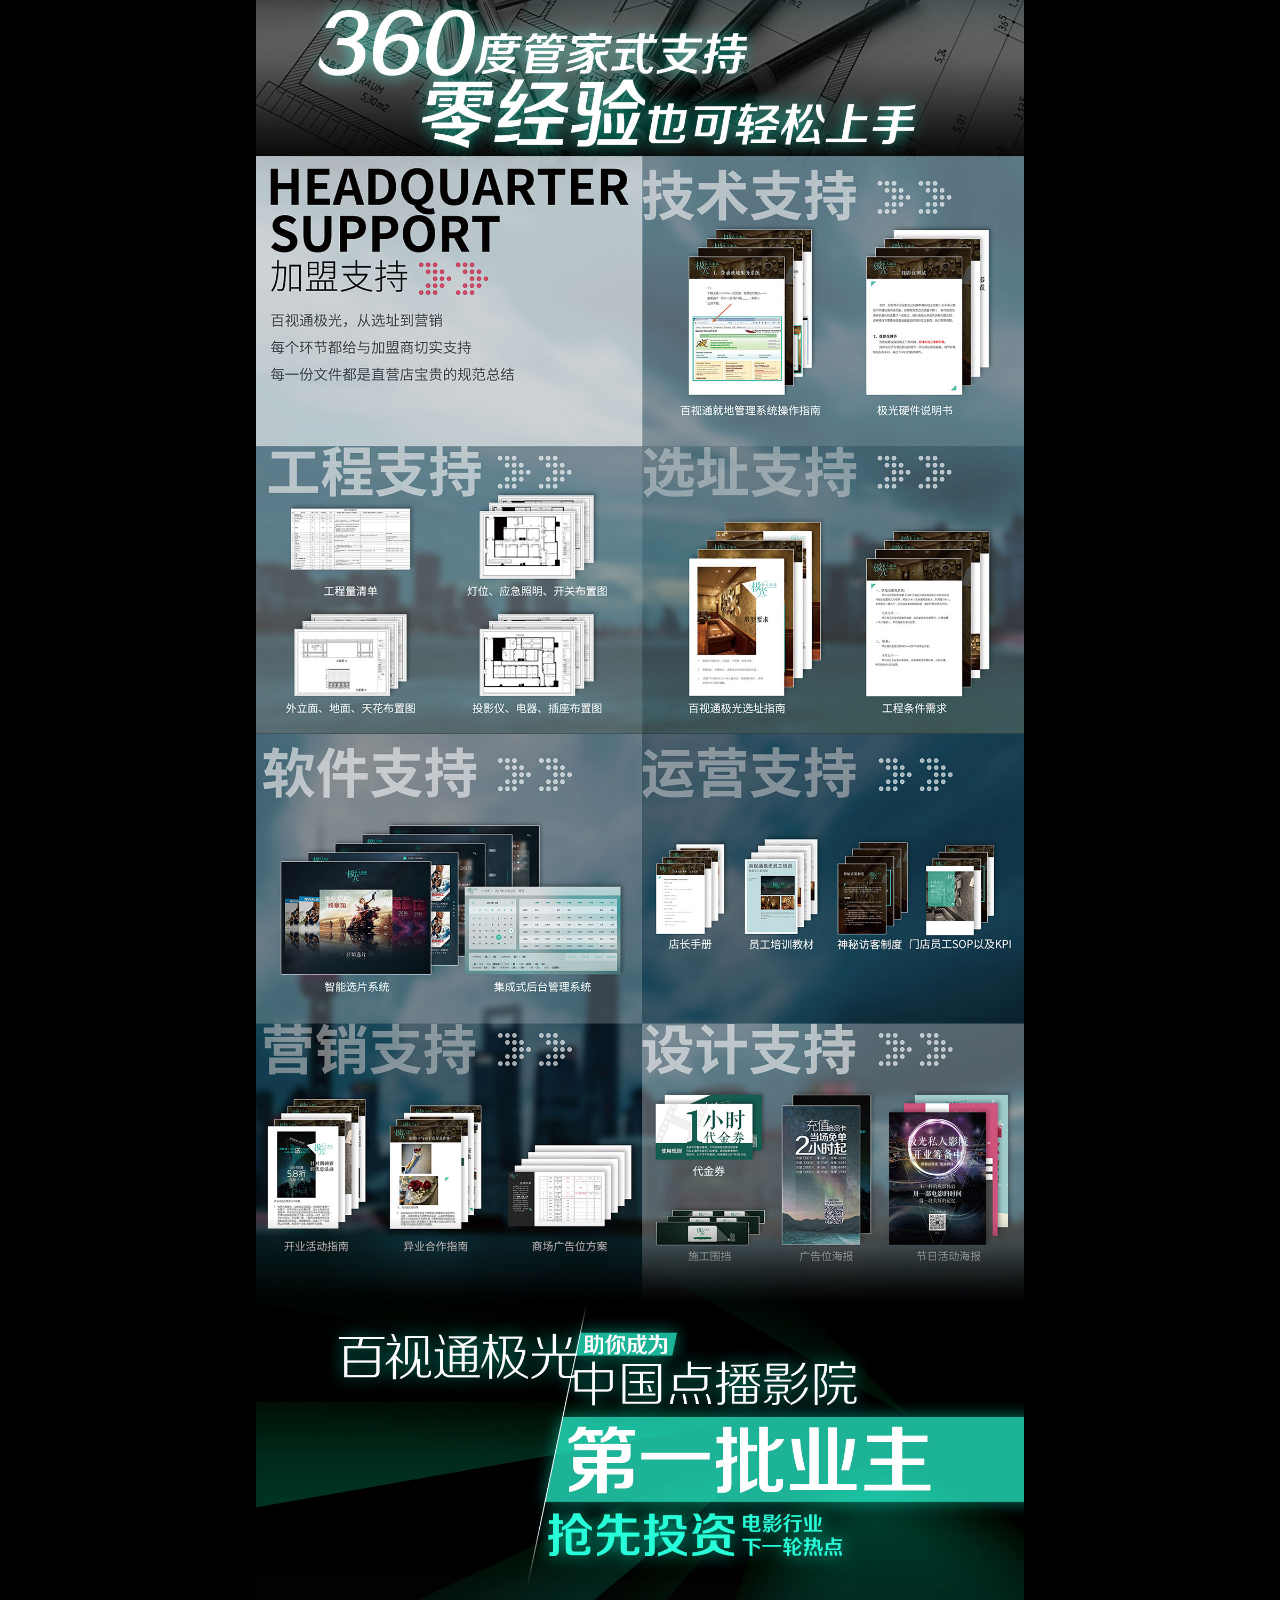
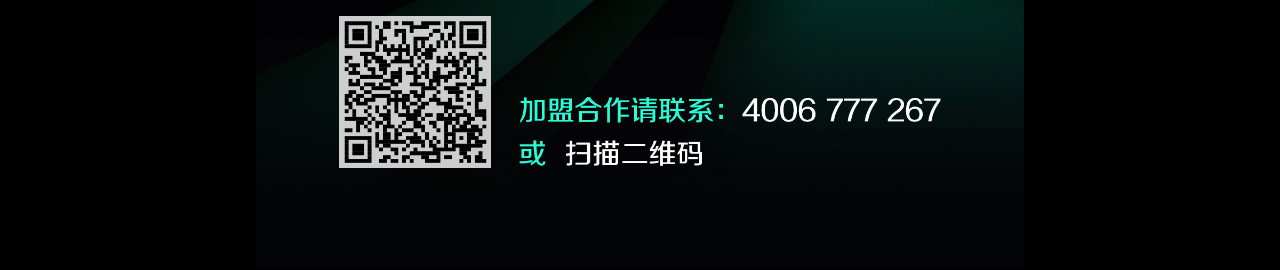
==== commit efa416d2: "" ====
--- a/bd/index.html
+++ b/bd/index.html
@@ -5,7 +5,8 @@
     <meta charset="UTF-8">
     <meta name="viewport" content="width=device-width, initial-scale=1.0">
     <meta http-equiv="X-UA-Compatible" content="ie=edge">
-    <title>Document</title>
+    <meta name="baidu-site-verification" content="Cx9R8SQyPk" />
+    <title>百视通极光点播影院”</title>
     <style>
         /* css reset www.admin10000.com */
         
@@ -129,6 +130,15 @@
             }
         }
     </style>
+    <script>
+        var _hmt = _hmt || [];
+        (function() {
+            var hm = document.createElement("script");
+            hm.src = "https://hm.baidu.com/hm.js?0973ca165877a6265d48c7876013bddd";
+            var s = document.getElementsByTagName("script")[0];
+            s.parentNode.insertBefore(hm, s);
+        })();
+    </script>
 </head>
 
 <body>
@@ -136,11 +146,4 @@
 </body>
 
 </html>
-<script language="javascript">
-    var LiveAutoInvite0 = '您好，来自%IP%的朋友';
-    var LiveAutoInvite1 = '来自首页自动邀请的对话';
-    var LiveAutoInvite2 = '网站商务通主要功能：<br>1、主动邀请<br>2、即时沟通<br>3、查看即时访问动态<br>4、访问轨迹跟踪<br>5、内部对话<br>6、不安装任何插件也实现双向文件传输<br><br><b>如果您有任何问题请接受此邀请以开始即时沟通</b>';
-    var LR_next_invite_seconds = 10; //10秒后再次显示自动邀请,可自行修改
-    var LrinviteTimeout = 3; //3秒后第一次自动弹出
-</script>
 <script language="javascript" src="http://lzt.zoossoft.net/JS/LsJS.aspx?siteid=LZT55524206&float=1&lng=cn"></script>
